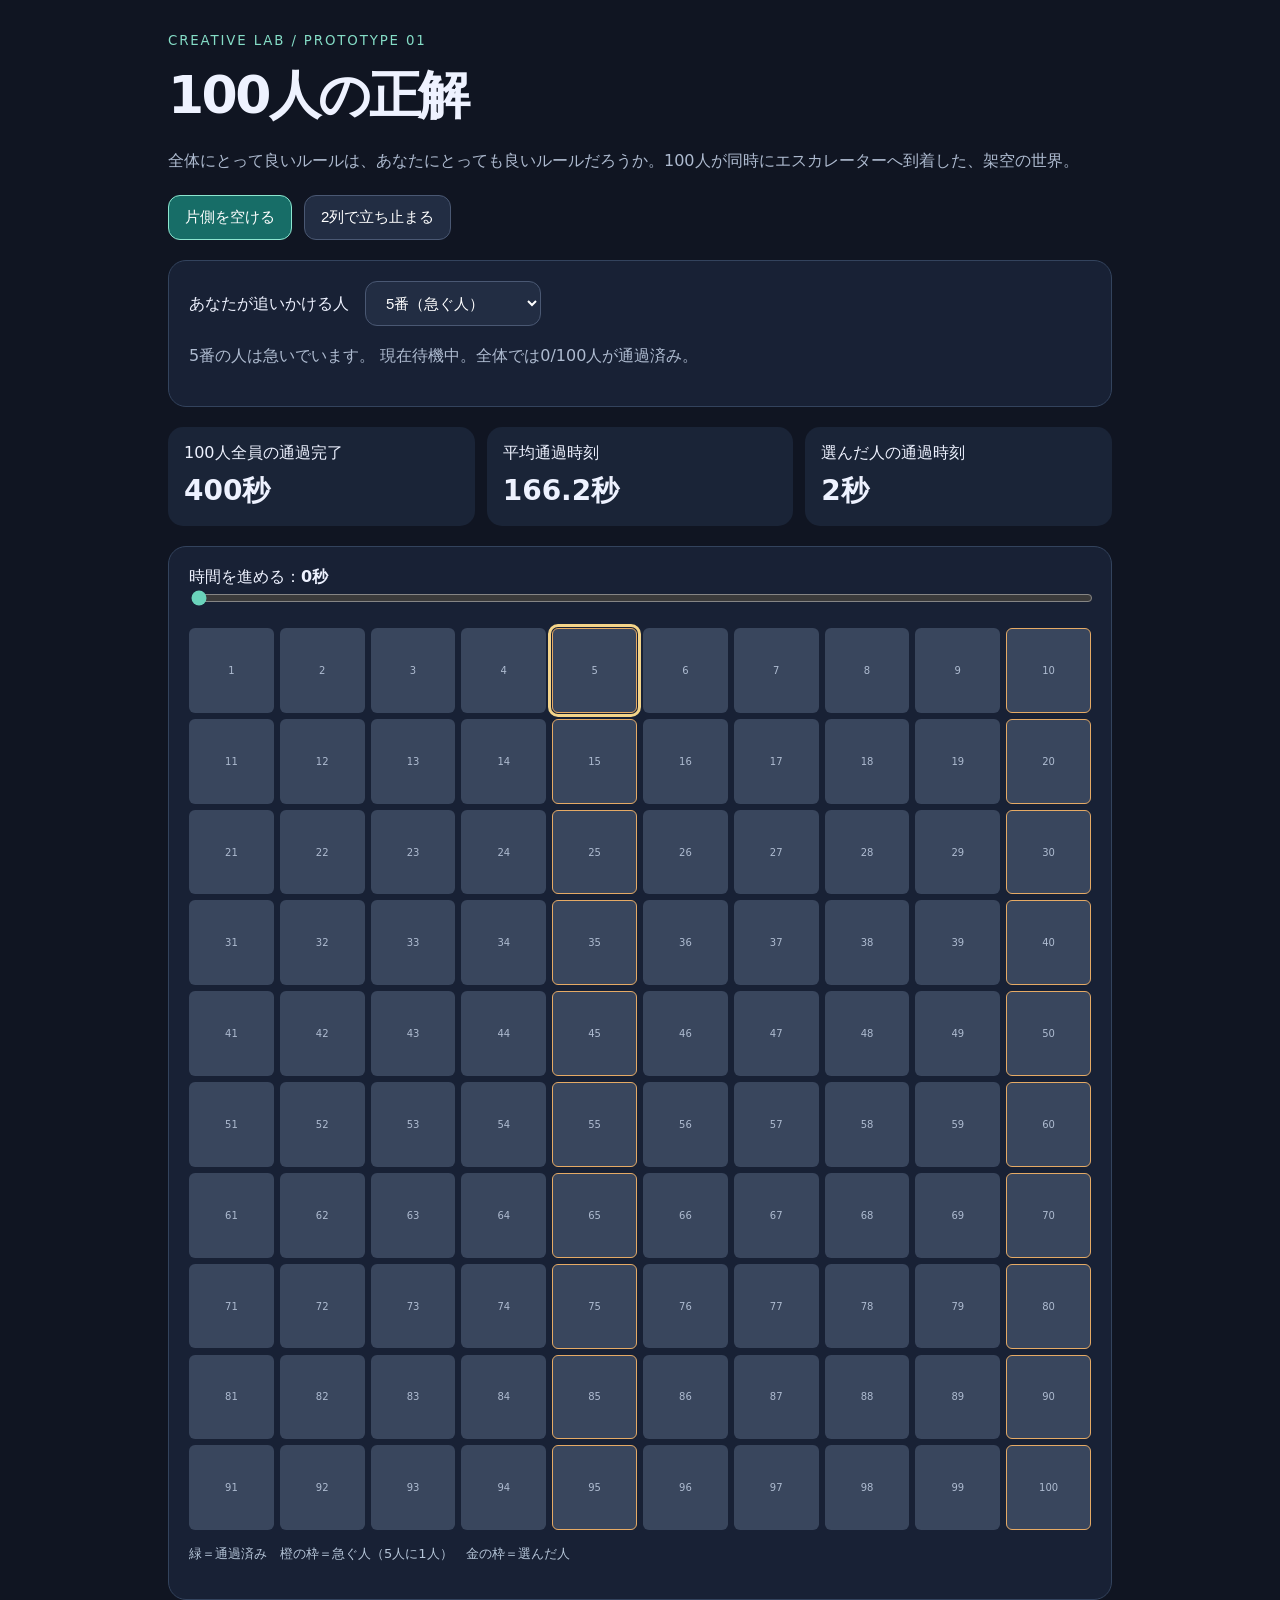
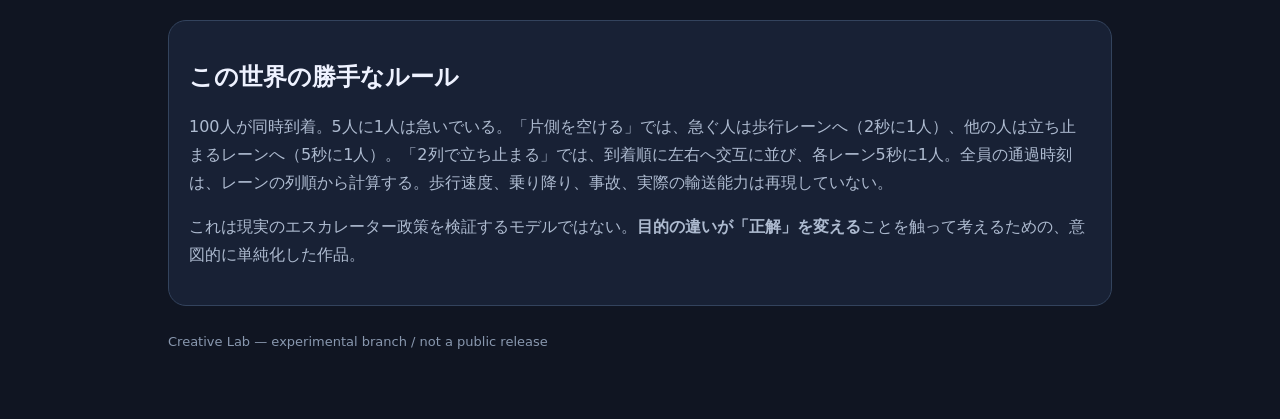
==== experiments/hundred-right-answers.html @ 0acd58ff "Prototype 100 people's conflicting rational outcomes" ====
<!doctype html>
<html lang="ja"><head><meta charset="utf-8"><meta name="viewport" content="width=device-width,initial-scale=1">
<title>100人の正解 — Creative Lab</title>
<style>
:root{color-scheme:dark;font-family:system-ui,-apple-system,sans-serif;background:#101522;color:#eef2ff}*{box-sizing:border-box}
body{max-width:980px;margin:auto;padding:30px 18px 70px}h1{font-size:clamp(30px,6vw,52px);letter-spacing:-.05em;margin:12px 0}p{color:#aebbd0;line-height:1.75}
header small{color:#85ddc7;letter-spacing:.14em} .controls,.stats{display:flex;gap:12px;flex-wrap:wrap;margin:20px 0}
button,select{background:#222d43;color:#fff;border:1px solid #4a5873;border-radius:12px;padding:12px 16px;font-size:15px}
button[aria-pressed=true]{background:#176d67;border-color:#8ce6d0}button:focus-visible,select:focus-visible,input:focus-visible{outline:3px solid #e2b870}
.stat{flex:1;min-width:150px;background:#1a2437;padding:16px;border-radius:15px}.stat strong{display:block;font-size:28px;margin-top:8px}
.panel{background:#182135;border:1px solid #33435d;border-radius:18px;padding:20px;margin:20px 0}
.people{display:grid;grid-template-columns:repeat(10,minmax(0,1fr));gap:6px;margin-top:18px}
.person{aspect-ratio:1;border-radius:6px;background:#39465d;display:grid;place-items:center;font-size:10px;color:#aebbd0}
.person.urgent{border:1px solid #e5aa65}.person.done{background:#2b8b79;color:white}.person.selected{outline:3px solid #f4d489;outline-offset:1px}
input[type=range]{width:100%;accent-color:#6ad3bb}.legend{font-size:13px;color:#b5c5d8}
footer{font-size:13px;color:#8998af;margin-top:28px}
</style></head><body>
<header><small>CREATIVE LAB / PROTOTYPE 01</small><h1>100人の正解</h1><p>全体にとって良いルールは、あなたにとっても良いルールだろうか。100人が同時にエスカレーターへ到着した、架空の世界。</p></header>
<div class="controls" role="group" aria-label="運用ルール">
<button id="split" aria-pressed="true">片側を空ける</button><button id="both" aria-pressed="false">2列で立ち止まる</button>
</div>
<div class="panel"><label for="who">あなたが追いかける人　</label><select id="who"><option value="4">5番（急ぐ人）</option><option value="49">50番（急ぐ人）</option><option value="99">100番（急ぐ人）</option><option value="0">1番（普通の人）</option><option value="98">99番（普通の人）</option></select><p id="individual" aria-live="polite"></p></div>
<div class="stats"><div class="stat">100人全員の通過完了<strong id="total">—</strong></div><div class="stat">平均通過時刻<strong id="average">—</strong></div><div class="stat">選んだ人の通過時刻<strong id="personal">—</strong></div></div>
<div class="panel"><label for="time">時間を進める：<strong id="clock">0秒</strong></label><input id="time" type="range" min="0" max="400" value="0" step="1"><div class="people" id="people" aria-label="100人の通過状況"></div><p class="legend">緑＝通過済み　橙の枠＝急ぐ人（5人に1人）　金の枠＝選んだ人</p></div>
<div class="panel"><h2>この世界の勝手なルール</h2><p>100人が同時到着。5人に1人は急いでいる。「片側を空ける」では、急ぐ人は歩行レーンへ（2秒に1人）、他の人は立ち止まるレーンへ（5秒に1人）。「2列で立ち止まる」では、到着順に左右へ交互に並び、各レーン5秒に1人。全員の通過時刻は、レーンの列順から計算する。歩行速度、乗り降り、事故、実際の輸送能力は再現していない。</p><p>これは現実のエスカレーター政策を検証するモデルではない。<strong>目的の違いが「正解」を変える</strong>ことを触って考えるための、意図的に単純化した作品。</p></div>
<footer>Creative Lab — experimental branch / not a public release</footer>
<script>
const people=Array.from({length:100},(_,i)=>({id:i,urgent:(i+1)%5===0}));
const $=id=>document.getElementById(id);let mode='split';
function simulate(){
 const completion=Array(100).fill(0);const lanes=[[],[]];
 for(const p of people){const lane=mode==='split'?(p.urgent?1:0):p.id%2;lanes[lane].push(p)}
 lanes.forEach((lane,l)=>lane.forEach((p,i)=>completion[p.id]=(i+1)*(mode==='split'&&l===1?2:5)));
 return completion;
}
function render(){
 const c=simulate(),selected=Number($('who').value),t=Number($('time').value);
 $('total').textContent=Math.max(...c)+'秒';
 $('average').textContent=(c.reduce((a,b)=>a+b,0)/100).toFixed(1)+'秒';
 $('personal').textContent=c[selected]+'秒';
 $('clock').textContent=t+'秒';
 const done=c.filter(x=>x<=t).length;
 $('individual').textContent=(selected+1)+'番の人は'+(people[selected].urgent?'急いでいます。':'急いでいません。')+' 現在'+(t>=c[selected]?'通過済み':'待機中')+'。全体では'+done+'/100人が通過済み。';
 $('people').innerHTML=people.map((p,i)=>'<div class="person '+(p.urgent?'urgent ':'')+(c[i]<=t?'done ':'')+(i===selected?'selected':'')+'" title="'+(i+1)+'番：'+c[i]+'秒">'+(i+1)+'</div>').join('');
 $('split').setAttribute('aria-pressed',String(mode==='split'));$('both').setAttribute('aria-pressed',String(mode==='both'));
}
$('split').onclick=()=>{mode='split';render()};$('both').onclick=()=>{mode='both';render()};
$('who').onchange=render;$('time').oninput=render;render();
</script></body></html>
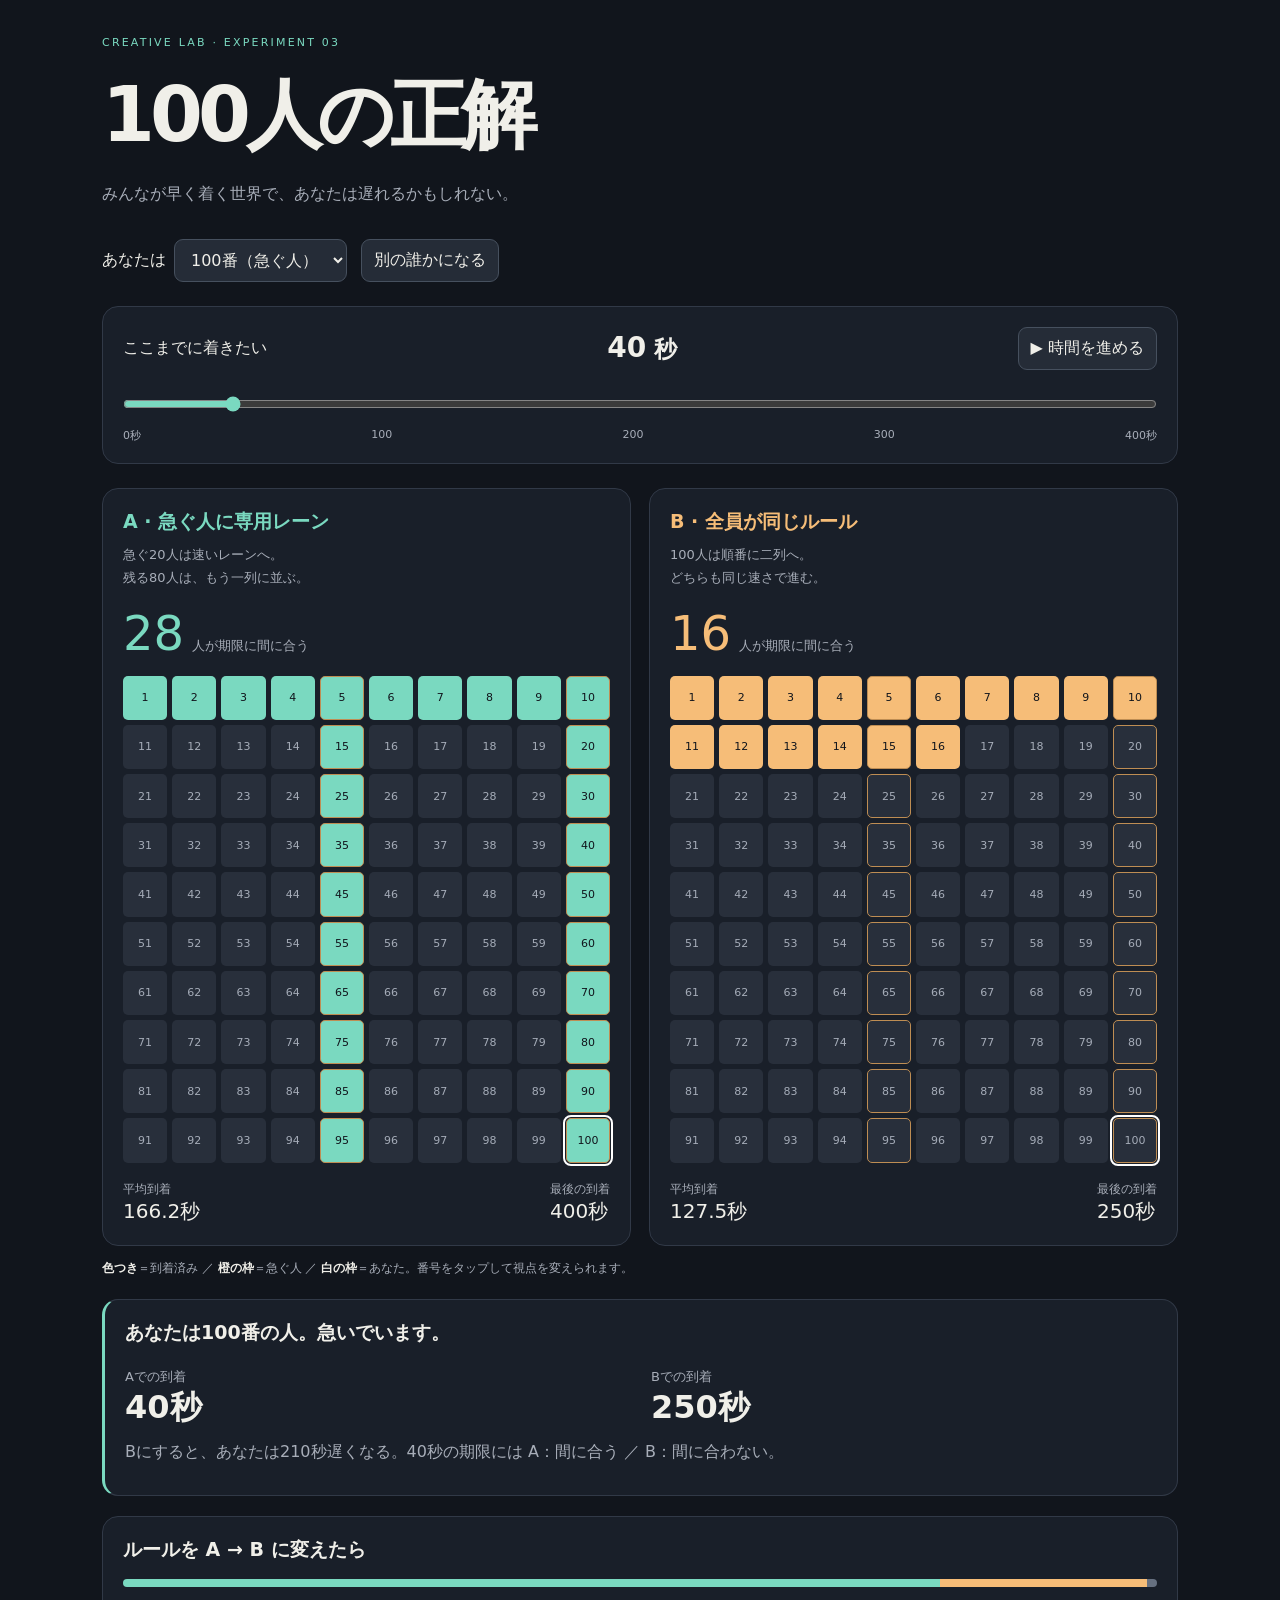
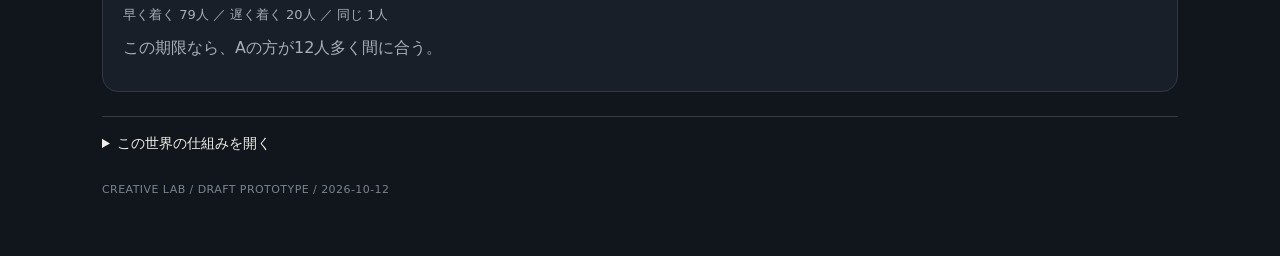
==== commit 7207c9c3: "Make 100 people's right answers inspectable through deadlines and individual viewpoints" ====
--- a/experiments/hundred-right-answers.html
+++ b/experiments/hundred-right-answers.html
@@ -1,49 +1,38 @@
 <!doctype html>
-<html lang="ja"><head><meta charset="utf-8"><meta name="viewport" content="width=device-width,initial-scale=1">
+<html lang="ja">
+<head>
+<meta charset="utf-8"><meta name="viewport" content="width=device-width,initial-scale=1">
 <title>100人の正解 — Creative Lab</title>
 <style>
-:root{color-scheme:dark;font-family:system-ui,-apple-system,sans-serif;background:#101522;color:#eef2ff}*{box-sizing:border-box}
-body{max-width:980px;margin:auto;padding:30px 18px 70px}h1{font-size:clamp(30px,6vw,52px);letter-spacing:-.05em;margin:12px 0}p{color:#aebbd0;line-height:1.75}
-header small{color:#85ddc7;letter-spacing:.14em} .controls,.stats{display:flex;gap:12px;flex-wrap:wrap;margin:20px 0}
-button,select{background:#222d43;color:#fff;border:1px solid #4a5873;border-radius:12px;padding:12px 16px;font-size:15px}
-button[aria-pressed=true]{background:#176d67;border-color:#8ce6d0}button:focus-visible,select:focus-visible,input:focus-visible{outline:3px solid #e2b870}
-.stat{flex:1;min-width:150px;background:#1a2437;padding:16px;border-radius:15px}.stat strong{display:block;font-size:28px;margin-top:8px}
-.panel{background:#182135;border:1px solid #33435d;border-radius:18px;padding:20px;margin:20px 0}
-.people{display:grid;grid-template-columns:repeat(10,minmax(0,1fr));gap:6px;margin-top:18px}
-.person{aspect-ratio:1;border-radius:6px;background:#39465d;display:grid;place-items:center;font-size:10px;color:#aebbd0}
-.person.urgent{border:1px solid #e5aa65}.person.done{background:#2b8b79;color:white}.person.selected{outline:3px solid #f4d489;outline-offset:1px}
-input[type=range]{width:100%;accent-color:#6ad3bb}.legend{font-size:13px;color:#b5c5d8}
-footer{font-size:13px;color:#8998af;margin-top:28px}
-</style></head><body>
-<header><small>CREATIVE LAB / PROTOTYPE 01</small><h1>100人の正解</h1><p>全体にとって良いルールは、あなたにとっても良いルールだろうか。100人が同時にエスカレーターへ到着した、架空の世界。</p></header>
-<div class="controls" role="group" aria-label="運用ルール">
-<button id="split" aria-pressed="true">片側を空ける</button><button id="both" aria-pressed="false">2列で立ち止まる</button>
+:root{color-scheme:dark;--bg:#11151c;--text:#f0efe9;--muted:#a8aeb9;--a:#7ad9c0;--b:#f6bd78;font-family:system-ui,-apple-system,sans-serif}*{box-sizing:border-box}body{margin:0;background:var(--bg);color:var(--text)}main{max-width:1120px;margin:auto;padding:36px 22px 60px}header{margin-bottom:30px}.eyebrow{font-size:11px;letter-spacing:.2em;color:var(--a)}h1{font-size:clamp(40px,7vw,76px);letter-spacing:-.065em;font-weight:600;margin:16px 0 12px}p{line-height:1.8;color:var(--muted);margin:8px 0}h2{font-size:19px;margin:0 0 8px}button,select{font:inherit;color:inherit;background:#252c37;border:1px solid #46505e;border-radius:9px;padding:10px 12px}button{cursor:pointer}button:hover{border-color:var(--a)}:focus-visible{outline:3px solid white;outline-offset:3px}.toolbar{display:flex;flex-wrap:wrap;gap:14px;align-items:center}.toolbar label{display:flex;gap:8px;align-items:center}.panel{background:#191f29;border:1px solid #313947;border-radius:16px;padding:20px}.timeline{margin:24px 0}.timehead{display:flex;justify-content:space-between;align-items:center;gap:12px}.timehead strong{font-size:28px;font-variant-numeric:tabular-nums}input[type=range]{display:block;width:100%;margin:20px 0 10px;accent-color:var(--a);min-height:28px}.ticks{display:flex;justify-content:space-between;font-size:11px;color:var(--muted)}.worlds{display:grid;grid-template-columns:1fr 1fr;gap:18px}.world.a{--accent:var(--a)}.world.b{--accent:var(--b)}.world h2{color:var(--accent)}.subtitle{font-size:13px;min-height:42px}.metric{display:flex;align-items:baseline;gap:8px;margin:15px 0}.metric strong{font-size:48px;color:var(--accent);font-weight:500;font-variant-numeric:tabular-nums}.metric span{color:var(--muted);font-size:13px}.people{display:grid;grid-template-columns:repeat(10,minmax(0,1fr));gap:5px}.person{display:grid;place-items:center;aspect-ratio:1;padding:0;border-radius:5px;background:#282f3b;border:1px solid transparent;color:#a5acb8;font-size:11px;min-width:0}.person.urgent{border-color:#be8d53}.person.done{background:var(--accent);color:#11151c}.person.selected{outline:2px solid white;outline-offset:1px}.summary{display:flex;justify-content:space-between;gap:10px;font-size:12px;color:var(--muted);margin-top:18px}.summary b{display:block;color:var(--text);font-size:20px;font-weight:500}.individual{margin:20px 0;border-left:3px solid var(--a)}.individual strong{color:var(--text)}.comparison{display:grid;grid-template-columns:1fr 1fr;gap:20px;margin-top:20px}.comparison strong{font-size:32px;color:var(--text)}.comparison span{font-size:13px;color:var(--muted)}.bar{display:flex;height:8px;border-radius:8px;overflow:hidden;margin:16px 0}.bar div:nth-child(1){background:var(--a)}.bar div:nth-child(2){background:var(--b)}.bar div:nth-child(3){background:#667080}.caption{font-size:13px}.legend{font-size:12px;margin:12px 0 20px}.legend b{color:var(--text)}details{margin-top:24px;border-top:1px solid #343b48;padding-top:18px}summary{cursor:pointer;font-size:14px}details p{font-size:13px}footer{color:#798491;font-size:11px;margin-top:30px;letter-spacing:.04em}@media(max-width:640px){main{padding:24px 14px 40px}.worlds{gap:10px}.panel{padding:14px}.world h2{font-size:16px}.subtitle{font-size:11px;min-height:62px}.people{grid-template-columns:repeat(5,minmax(0,1fr));gap:5px}.person{font-size:10px}.metric strong{font-size:38px}.metric{gap:4px;flex-wrap:wrap}.summary{display:block}.summary>span{display:block;margin-top:8px}.summary b{display:inline;margin-left:8px;font-size:17px}.comparison{gap:12px}.toolbar{font-size:14px}.comparison strong{font-size:27px}}
+</style>
+</head>
+<body><main>
+<header><div class="eyebrow">CREATIVE LAB · EXPERIMENT 03</div><h1>100人の正解</h1><p>みんなが早く着く世界で、あなたは遅れるかもしれない。</p></header>
+<div class="toolbar"><label for="who">あなたは <select id="who" aria-label="追いかける人"></select></label><button id="random">別の誰かになる</button></div>
+<section class="timeline panel" aria-label="時間の操作"><div class="timehead"><label for="time">ここまでに着きたい</label><strong><span id="clock">40</span><small> 秒</small></strong><button id="play" aria-pressed="false">▶ 時間を進める</button></div><input id="time" type="range" min="0" max="400" value="40" step="1"><div class="ticks"><span>0秒</span><span>100</span><span>200</span><span>300</span><span>400秒</span></div></section>
+<div class="worlds">
+<section class="world panel a"><h2>A · 急ぐ人に専用レーン</h2><p class="subtitle">急ぐ20人は速いレーンへ。<br>残る80人は、もう一列に並ぶ。</p><div class="metric"><strong id="count-a"></strong><span>人が期限に間に合う</span></div><div class="people" id="people-a" aria-label="Aの100人。タップして選択"></div><div class="summary"><span>平均到着<b id="mean-a"></b></span><span>最後の到着<b id="last-a"></b></span></div></section>
+<section class="world panel b"><h2>B · 全員が同じルール</h2><p class="subtitle">100人は順番に二列へ。<br>どちらも同じ速さで進む。</p><div class="metric"><strong id="count-b"></strong><span>人が期限に間に合う</span></div><div class="people" id="people-b" aria-label="Bの100人。タップして選択"></div><div class="summary"><span>平均到着<b id="mean-b"></b></span><span>最後の到着<b id="last-b"></b></span></div></section>
 </div>
-<div class="panel"><label for="who">あなたが追いかける人　</label><select id="who"><option value="4">5番（急ぐ人）</option><option value="49">50番（急ぐ人）</option><option value="99">100番（急ぐ人）</option><option value="0">1番（普通の人）</option><option value="98">99番（普通の人）</option></select><p id="individual" aria-live="polite"></p></div>
-<div class="stats"><div class="stat">100人全員の通過完了<strong id="total">—</strong></div><div class="stat">平均通過時刻<strong id="average">—</strong></div><div class="stat">選んだ人の通過時刻<strong id="personal">—</strong></div></div>
-<div class="panel"><label for="time">時間を進める：<strong id="clock">0秒</strong></label><input id="time" type="range" min="0" max="400" value="0" step="1"><div class="people" id="people" aria-label="100人の通過状況"></div><p class="legend">緑＝通過済み　橙の枠＝急ぐ人（5人に1人）　金の枠＝選んだ人</p></div>
-<div class="panel"><h2>この世界の勝手なルール</h2><p>100人が同時到着。5人に1人は急いでいる。「片側を空ける」では、急ぐ人は歩行レーンへ（2秒に1人）、他の人は立ち止まるレーンへ（5秒に1人）。「2列で立ち止まる」では、到着順に左右へ交互に並び、各レーン5秒に1人。全員の通過時刻は、レーンの列順から計算する。歩行速度、乗り降り、事故、実際の輸送能力は再現していない。</p><p>これは現実のエスカレーター政策を検証するモデルではない。<strong>目的の違いが「正解」を変える</strong>ことを触って考えるための、意図的に単純化した作品。</p></div>
-<footer>Creative Lab — experimental branch / not a public release</footer>
+<p class="legend"><b>色つき</b>＝到着済み ／ <b>橙の枠</b>＝急ぐ人 ／ <b>白の枠</b>＝あなた。番号をタップして視点を変えられます。</p>
+<section class="panel individual" aria-live="polite"><h2 id="person-title"></h2><div class="comparison"><div><span>Aでの到着</span><br><strong id="arrival-a"></strong></div><div><span>Bでの到着</span><br><strong id="arrival-b"></strong></div></div><p id="personal-result"></p></section>
+<section class="panel"><h2>ルールを A → B に変えたら</h2><div class="bar" aria-hidden="true"><div id="gain-bar"></div><div id="loss-bar"></div><div id="tie-bar"></div></div><p class="caption" id="distribution"></p><p id="deadline-result" aria-live="polite"></p></section>
+<details><summary>この世界の仕組みを開く</summary><p>これは架空の待ち行列です。現実のエスカレーターの安全性や輸送能力を評価するモデルではありません。</p><p>100人は時刻0に同時到着。番号は到着順を表し、5人に1人が「急ぐ人」です。Aでは急ぐ人が専用列へ入り、2秒に1人到着します。残る人は別の列で5秒に1人。Bでは到着順に左右へ交互に並び、両列とも5秒に1人。乗る時間・歩行・追い越しはモデル化せず、列の順位×サービス間隔を到着時刻としています。</p><p>専用レーンを誰が使うかは固定です。100人が自分で戦略を選ぶゲームや、自然に渋滞が生まれるシミュレーションにはまだなっていません。「急ぐ」ことにも特別な価値や罰点は設定していません。</p><p>試してみる入口：100番の人で40秒と250秒を見る。そのあと1番の人に変わる。何を「改善」と呼びたくなるでしょう。</p></details>
+<footer>CREATIVE LAB / DRAFT PROTOTYPE / 2026-10-12</footer>
+</main>
 <script>
-const people=Array.from({length:100},(_,i)=>({id:i,urgent:(i+1)%5===0}));
-const $=id=>document.getElementById(id);let mode='split';
-function simulate(){
- const completion=Array(100).fill(0);const lanes=[[],[]];
- for(const p of people){const lane=mode==='split'?(p.urgent?1:0):p.id%2;lanes[lane].push(p)}
- lanes.forEach((lane,l)=>lane.forEach((p,i)=>completion[p.id]=(i+1)*(mode==='split'&&l===1?2:5)));
- return completion;
-}
-function render(){
- const c=simulate(),selected=Number($('who').value),t=Number($('time').value);
- $('total').textContent=Math.max(...c)+'秒';
- $('average').textContent=(c.reduce((a,b)=>a+b,0)/100).toFixed(1)+'秒';
- $('personal').textContent=c[selected]+'秒';
- $('clock').textContent=t+'秒';
- const done=c.filter(x=>x<=t).length;
- $('individual').textContent=(selected+1)+'番の人は'+(people[selected].urgent?'急いでいます。':'急いでいません。')+' 現在'+(t>=c[selected]?'通過済み':'待機中')+'。全体では'+done+'/100人が通過済み。';
- $('people').innerHTML=people.map((p,i)=>'<div class="person '+(p.urgent?'urgent ':'')+(c[i]<=t?'done ':'')+(i===selected?'selected':'')+'" title="'+(i+1)+'番：'+c[i]+'秒">'+(i+1)+'</div>').join('');
- $('split').setAttribute('aria-pressed',String(mode==='split'));$('both').setAttribute('aria-pressed',String(mode==='both'));
-}
-$('split').onclick=()=>{mode='split';render()};$('both').onclick=()=>{mode='both';render()};
-$('who').onchange=render;$('time').oninput=render;render();
-</script></body></html>+const people=Array.from({length:100},(_,id)=>({id,urgent:(id+1)%5===0}));
+function simulate(mode){const result=Array(100),lanes=[[],[]];for(const p of people)lanes[mode==='a'?(p.urgent?1:0):p.id%2].push(p);lanes.forEach((lane,l)=>lane.forEach((p,i)=>result[p.id]=(i+1)*(mode==='a'&&l===1?2:5)));return result}
+const a=simulate('a'),b=simulate('b'),$=id=>document.getElementById(id);let selected=99,playing=false,frame=0,previous=0,playTime=40;
+$('who').innerHTML=people.map(p=>`<option value="${p.id}">${p.id+1}番${p.urgent?'（急ぐ人）':''}</option>`).join('');$('who').value=selected;
+for(const mode of ['a','b']){const times=mode==='a'?a:b;$('people-'+mode).innerHTML=people.map(p=>`<button class="person${p.urgent?' urgent':''}" data-person="${p.id}" aria-label="${p.id+1}番${p.urgent?'、急ぐ人':''}、${times[p.id]}秒で到着">${p.id+1}</button>`).join('');$('people-'+mode).addEventListener('click',event=>{const button=event.target.closest('[data-person]');if(button){selected=Number(button.dataset.person);$('who').value=selected;render()}});$('mean-'+mode).textContent=(times.reduce((sum,x)=>sum+x,0)/100).toFixed(1)+'秒';$('last-'+mode).textContent=Math.max(...times)+'秒'}
+const gains=a.filter((x,i)=>b[i]<x).length,losses=a.filter((x,i)=>b[i]>x).length,ties=100-gains-losses;
+$('gain-bar').style.width=gains+'%';$('loss-bar').style.width=losses+'%';$('tie-bar').style.width=ties+'%';$('distribution').textContent=`早く着く ${gains}人 ／ 遅く着く ${losses}人 ／ 同じ ${ties}人`;
+function render(){const t=Number($('time').value);$('clock').textContent=t;const counts={};for(const mode of ['a','b']){const times=mode==='a'?a:b;counts[mode]=times.filter(x=>x<=t).length;$('count-'+mode).textContent=counts[mode];Array.from($('people-'+mode).children).forEach((el,i)=>{el.classList.toggle('done',times[i]<=t);el.classList.toggle('selected',i===selected);el.setAttribute('aria-pressed',String(i===selected))})}$('person-title').textContent=`あなたは${selected+1}番の人。${people[selected].urgent?'急いでいます。':'急いでいません。'}`;$('arrival-a').textContent=a[selected]+'秒';$('arrival-b').textContent=b[selected]+'秒';const delta=b[selected]-a[selected];const change=delta>0?`${delta}秒遅くなる`:delta<0?`${-delta}秒早くなる`:'到着時刻は同じ';const status=(time)=>time<=t?'間に合う':'間に合わない';$('personal-result').textContent=`Bにすると、あなたは${change}。${t}秒の期限には A：${status(a[selected])} ／ B：${status(b[selected])}。`;$('deadline-result').textContent=counts.a===counts.b?`この期限に間に合う人数は、どちらも${counts.a}人。`:`この期限なら、${counts.a>counts.b?'A':'B'}の方が${Math.abs(counts.a-counts.b)}人多く間に合う。`}
+function stop(){playing=false;cancelAnimationFrame(frame);$('play').textContent='▶ 時間を進める';$('play').setAttribute('aria-pressed','false')}
+function tick(now){if(!playing)return;const elapsed=Math.min((now-previous)/1000,0.2);previous=now;playTime=Math.min(400,playTime+elapsed*20);$('time').value=Math.floor(playTime);render();if(Number($('time').value)>=400){stop();return}frame=requestAnimationFrame(tick)}
+$('play').onclick=()=>{if(playing){stop();return}if(Number($('time').value)>=400)$('time').value=0;playing=true;playTime=Number($('time').value);previous=performance.now();$('play').textContent='Ⅱ 一時停止';$('play').setAttribute('aria-pressed','true');frame=requestAnimationFrame(tick)};
+$('time').oninput=()=>{stop();render()};$('who').onchange=()=>{selected=Number($('who').value);render()};$('random').onclick=()=>{selected=(selected+1+Math.floor(Math.random()*99))%100;$('who').value=selected;render()};document.addEventListener('visibilitychange',()=>{if(document.hidden)stop()});render();
+</script>
+</body></html>
